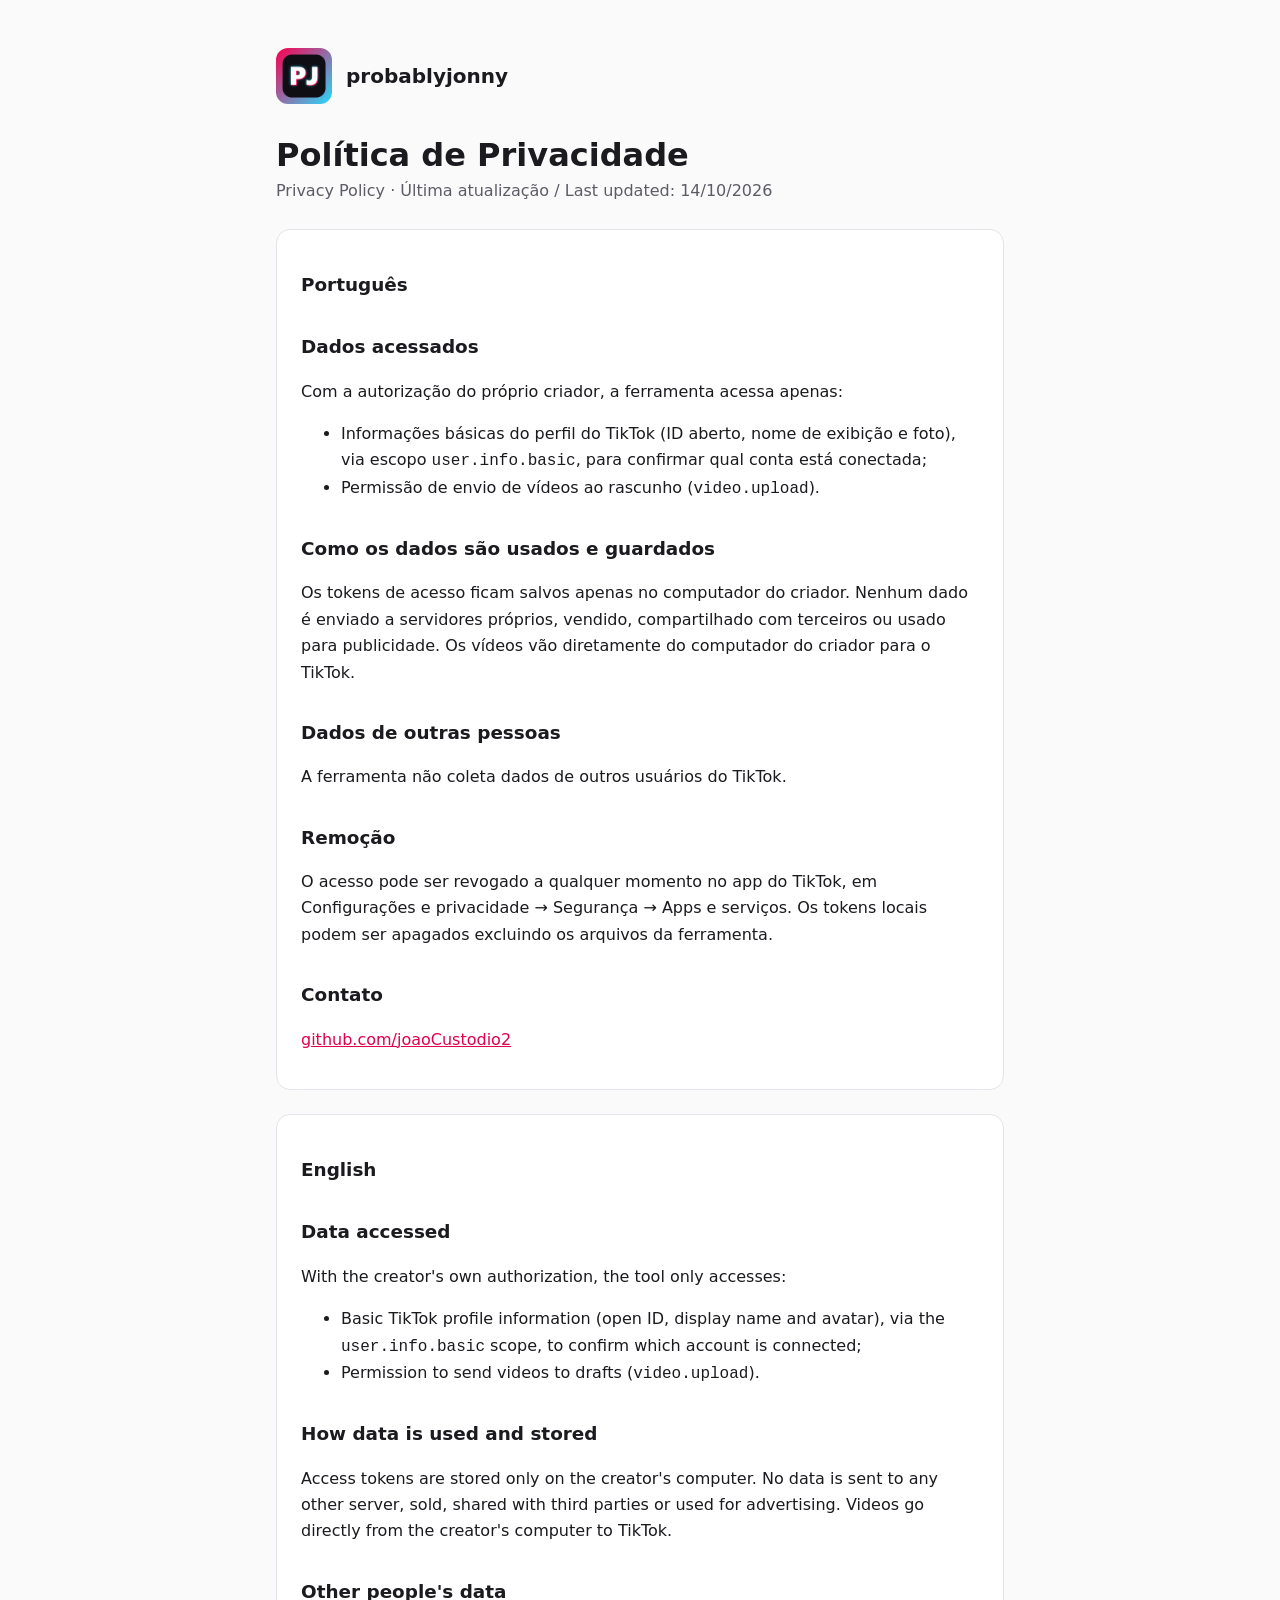
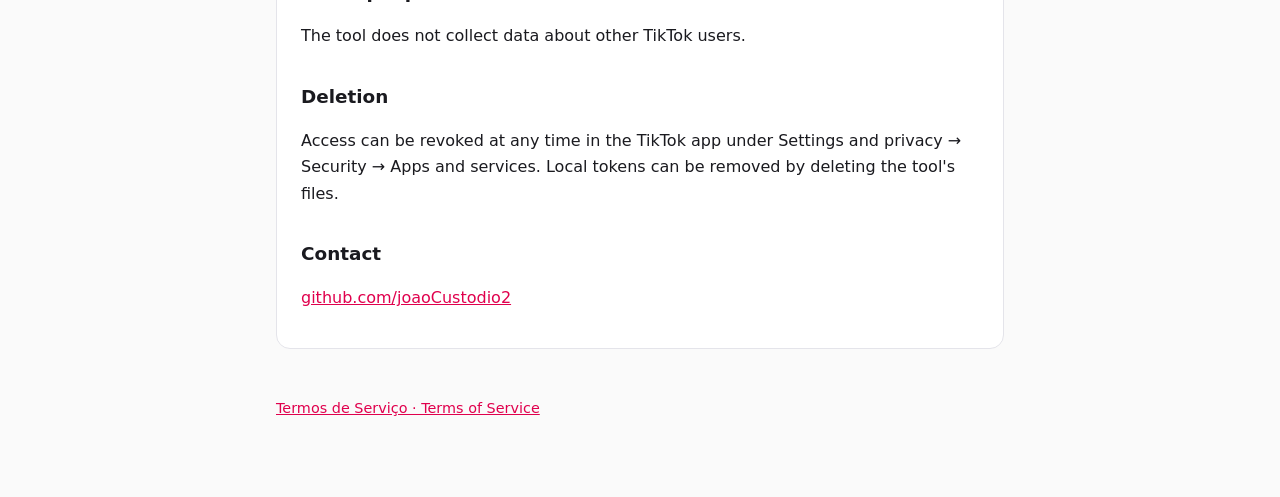
==== privacy.html @ 799e67c2 "Site com termos e política de privacidade Co-Authored-By: Claude Opus 5.5 (1M context) <noreply@anth" ====
<!doctype html>
<html lang="pt-BR">
<head>
<meta charset="utf-8">
<meta name="viewport" content="width=device-width, initial-scale=1">
<title>Política de Privacidade · probablyjonny</title>
<link rel="icon" href="icon.png">
<link rel="stylesheet" href="style.css">
</head>
<body>
<main>
  <header><img src="icon.png" alt=""><a href="./">probablyjonny</a></header>
  <h1>Política de Privacidade</h1>
  <p class="meta">Privacy Policy · Última atualização / Last updated: 14/10/2026</p>

  <section class="lang">
    <h2>Português</h2>
    <h2>Dados acessados</h2>
    <p>Com a autorização do próprio criador, a ferramenta acessa apenas:</p>
    <ul>
      <li>Informações básicas do perfil do TikTok (ID aberto, nome de exibição e foto), via escopo <code>user.info.basic</code>, para confirmar qual conta está conectada;</li>
      <li>Permissão de envio de vídeos ao rascunho (<code>video.upload</code>).</li>
    </ul>
    <h2>Como os dados são usados e guardados</h2>
    <p>Os tokens de acesso ficam salvos apenas no computador do criador. Nenhum dado é enviado a servidores próprios, vendido, compartilhado com terceiros ou usado para publicidade. Os vídeos vão diretamente do computador do criador para o TikTok.</p>
    <h2>Dados de outras pessoas</h2>
    <p>A ferramenta não coleta dados de outros usuários do TikTok.</p>
    <h2>Remoção</h2>
    <p>O acesso pode ser revogado a qualquer momento no app do TikTok, em Configurações e privacidade → Segurança → Apps e serviços. Os tokens locais podem ser apagados excluindo os arquivos da ferramenta.</p>
    <h2>Contato</h2>
    <p><a href="https://github.com/joaoCustodio2">github.com/joaoCustodio2</a></p>
  </section>

  <section class="lang">
    <h2>English</h2>
    <h2>Data accessed</h2>
    <p>With the creator's own authorization, the tool only accesses:</p>
    <ul>
      <li>Basic TikTok profile information (open ID, display name and avatar), via the <code>user.info.basic</code> scope, to confirm which account is connected;</li>
      <li>Permission to send videos to drafts (<code>video.upload</code>).</li>
    </ul>
    <h2>How data is used and stored</h2>
    <p>Access tokens are stored only on the creator's computer. No data is sent to any other server, sold, shared with third parties or used for advertising. Videos go directly from the creator's computer to TikTok.</p>
    <h2>Other people's data</h2>
    <p>The tool does not collect data about other TikTok users.</p>
    <h2>Deletion</h2>
    <p>Access can be revoked at any time in the TikTok app under Settings and privacy → Security → Apps and services. Local tokens can be removed by deleting the tool's files.</p>
    <h2>Contact</h2>
    <p><a href="https://github.com/joaoCustodio2">github.com/joaoCustodio2</a></p>
  </section>

  <footer><a href="terms.html">Termos de Serviço · Terms of Service</a></footer>
</main>
</body>
</html>
---- style.css ----
:root { --bg: #fafafa; --fg: #1a1a1f; --muted: #5c5c66; --accent: #e0004d; --card: #ffffff; --line: #e4e4ea; }
@media (prefers-color-scheme: dark) {
  :root { --bg: #0e0e14; --fg: #ececf1; --muted: #a0a0ad; --accent: #ff3d7f; --card: #17171f; --line: #2a2a35; }
}
* { box-sizing: border-box; }
body { margin: 0; background: var(--bg); color: var(--fg); font: 16px/1.65 system-ui, -apple-system, "Segoe UI", sans-serif; }
main { max-width: 760px; margin: 0 auto; padding: 48px 16px 80px; }
header { display: flex; align-items: center; gap: 14px; margin-bottom: 32px; }
header img { width: 56px; height: 56px; border-radius: 12px; }
header a { color: inherit; text-decoration: none; font-weight: 700; font-size: 1.25rem; }
h1 { font-size: 2rem; line-height: 1.2; margin: 0 0 4px; }
h2 { font-size: 1.15rem; margin: 32px 0 8px; }
.meta { color: var(--muted); margin: 0 0 24px; }
a { color: var(--accent); }
section.lang { background: var(--card); border: 1px solid var(--line); border-radius: 14px; padding: 8px 24px 20px; margin-top: 24px; }
nav { display: flex; gap: 16px; flex-wrap: wrap; margin-top: 16px; }
footer { color: var(--muted); font-size: .9rem; margin-top: 48px; }
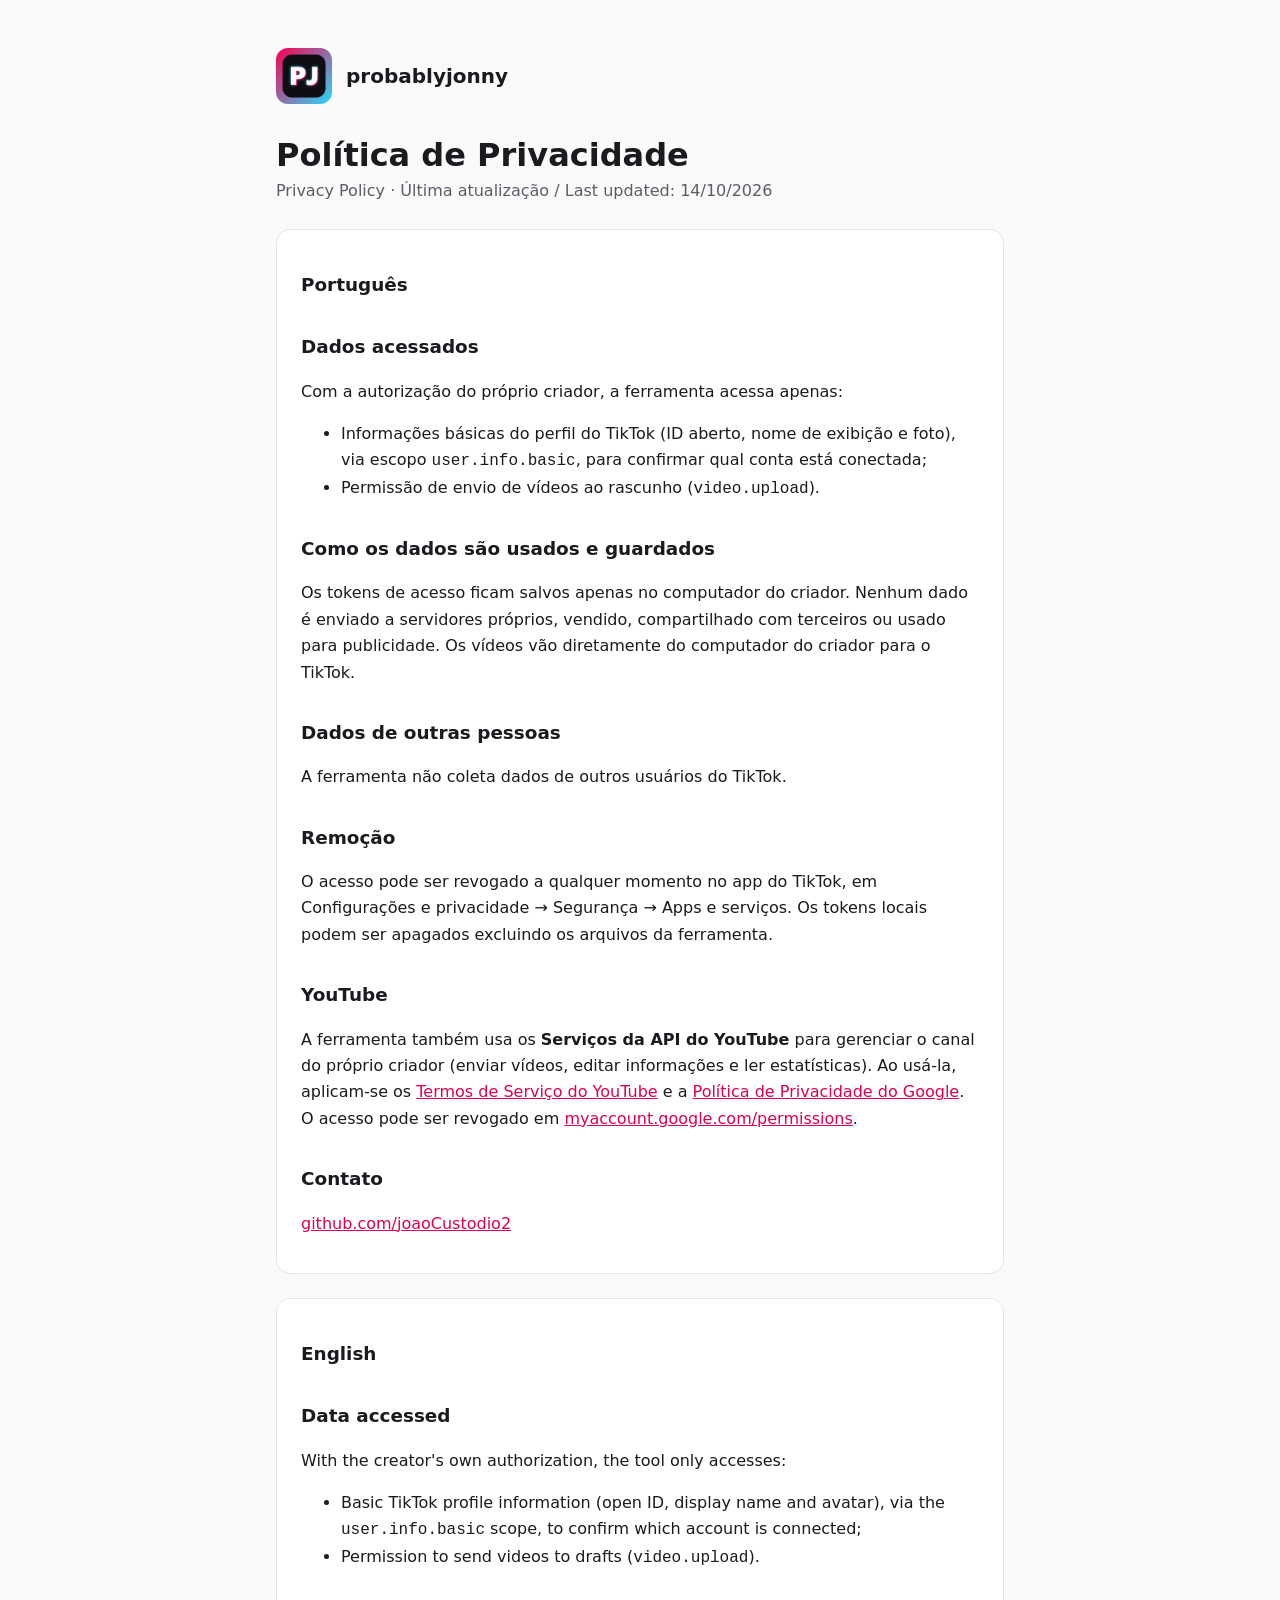
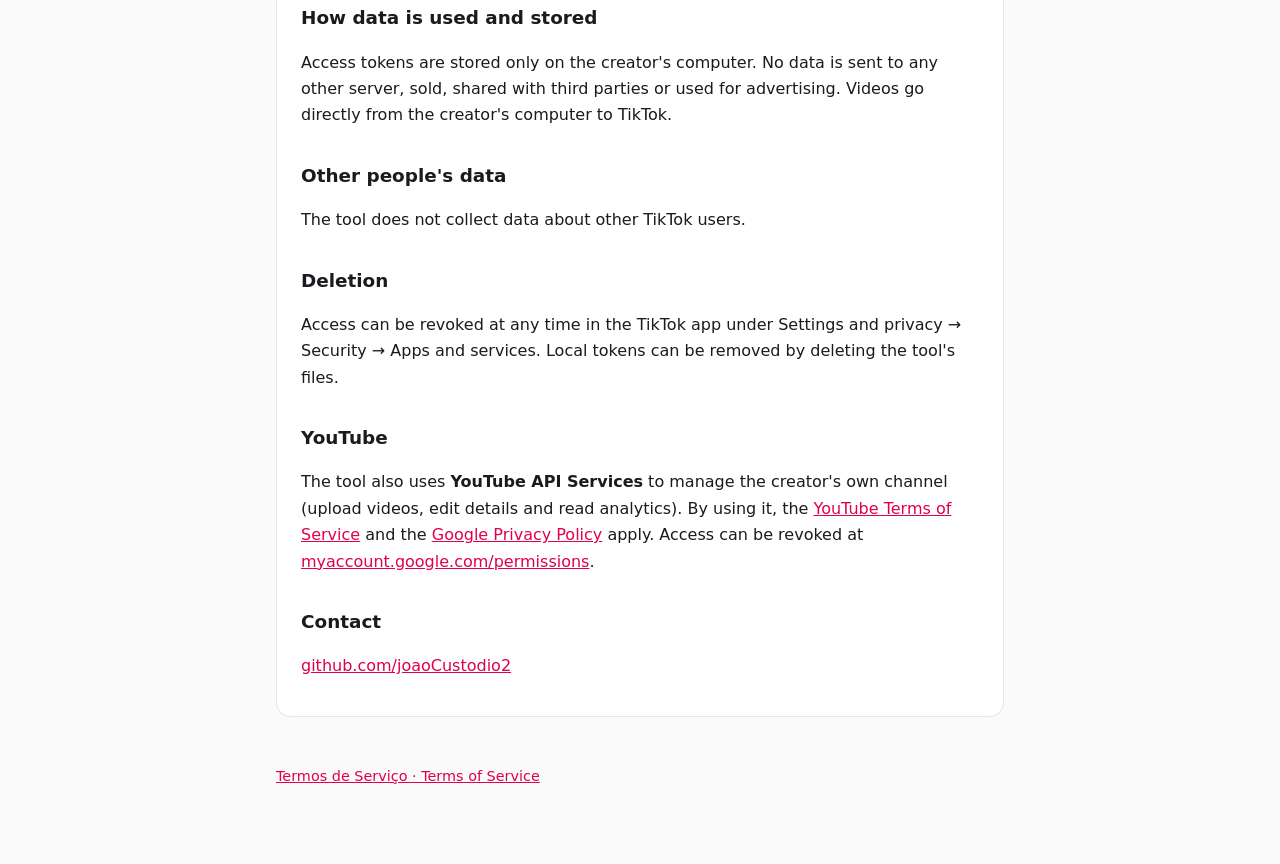
==== commit c33a35fb: "Política de privacidade: seção sobre a API do YouTube Co-Authored-By: Claude Opus 5.5 (1M context) <" ====
--- a/privacy.html
+++ b/privacy.html
@@ -27,6 +27,8 @@
     <p>A ferramenta não coleta dados de outros usuários do TikTok.</p>
     <h2>Remoção</h2>
     <p>O acesso pode ser revogado a qualquer momento no app do TikTok, em Configurações e privacidade → Segurança → Apps e serviços. Os tokens locais podem ser apagados excluindo os arquivos da ferramenta.</p>
+    <h2>YouTube</h2>
+    <p>A ferramenta também usa os <strong>Serviços da API do YouTube</strong> para gerenciar o canal do próprio criador (enviar vídeos, editar informações e ler estatísticas). Ao usá-la, aplicam-se os <a href="https://www.youtube.com/t/terms">Termos de Serviço do YouTube</a> e a <a href="https://policies.google.com/privacy">Política de Privacidade do Google</a>. O acesso pode ser revogado em <a href="https://myaccount.google.com/permissions">myaccount.google.com/permissions</a>.</p>
     <h2>Contato</h2>
     <p><a href="https://github.com/joaoCustodio2">github.com/joaoCustodio2</a></p>
   </section>
@@ -45,6 +47,8 @@
     <p>The tool does not collect data about other TikTok users.</p>
     <h2>Deletion</h2>
     <p>Access can be revoked at any time in the TikTok app under Settings and privacy → Security → Apps and services. Local tokens can be removed by deleting the tool's files.</p>
+    <h2>YouTube</h2>
+    <p>The tool also uses <strong>YouTube API Services</strong> to manage the creator's own channel (upload videos, edit details and read analytics). By using it, the <a href="https://www.youtube.com/t/terms">YouTube Terms of Service</a> and the <a href="https://policies.google.com/privacy">Google Privacy Policy</a> apply. Access can be revoked at <a href="https://myaccount.google.com/permissions">myaccount.google.com/permissions</a>.</p>
     <h2>Contact</h2>
     <p><a href="https://github.com/joaoCustodio2">github.com/joaoCustodio2</a></p>
   </section>
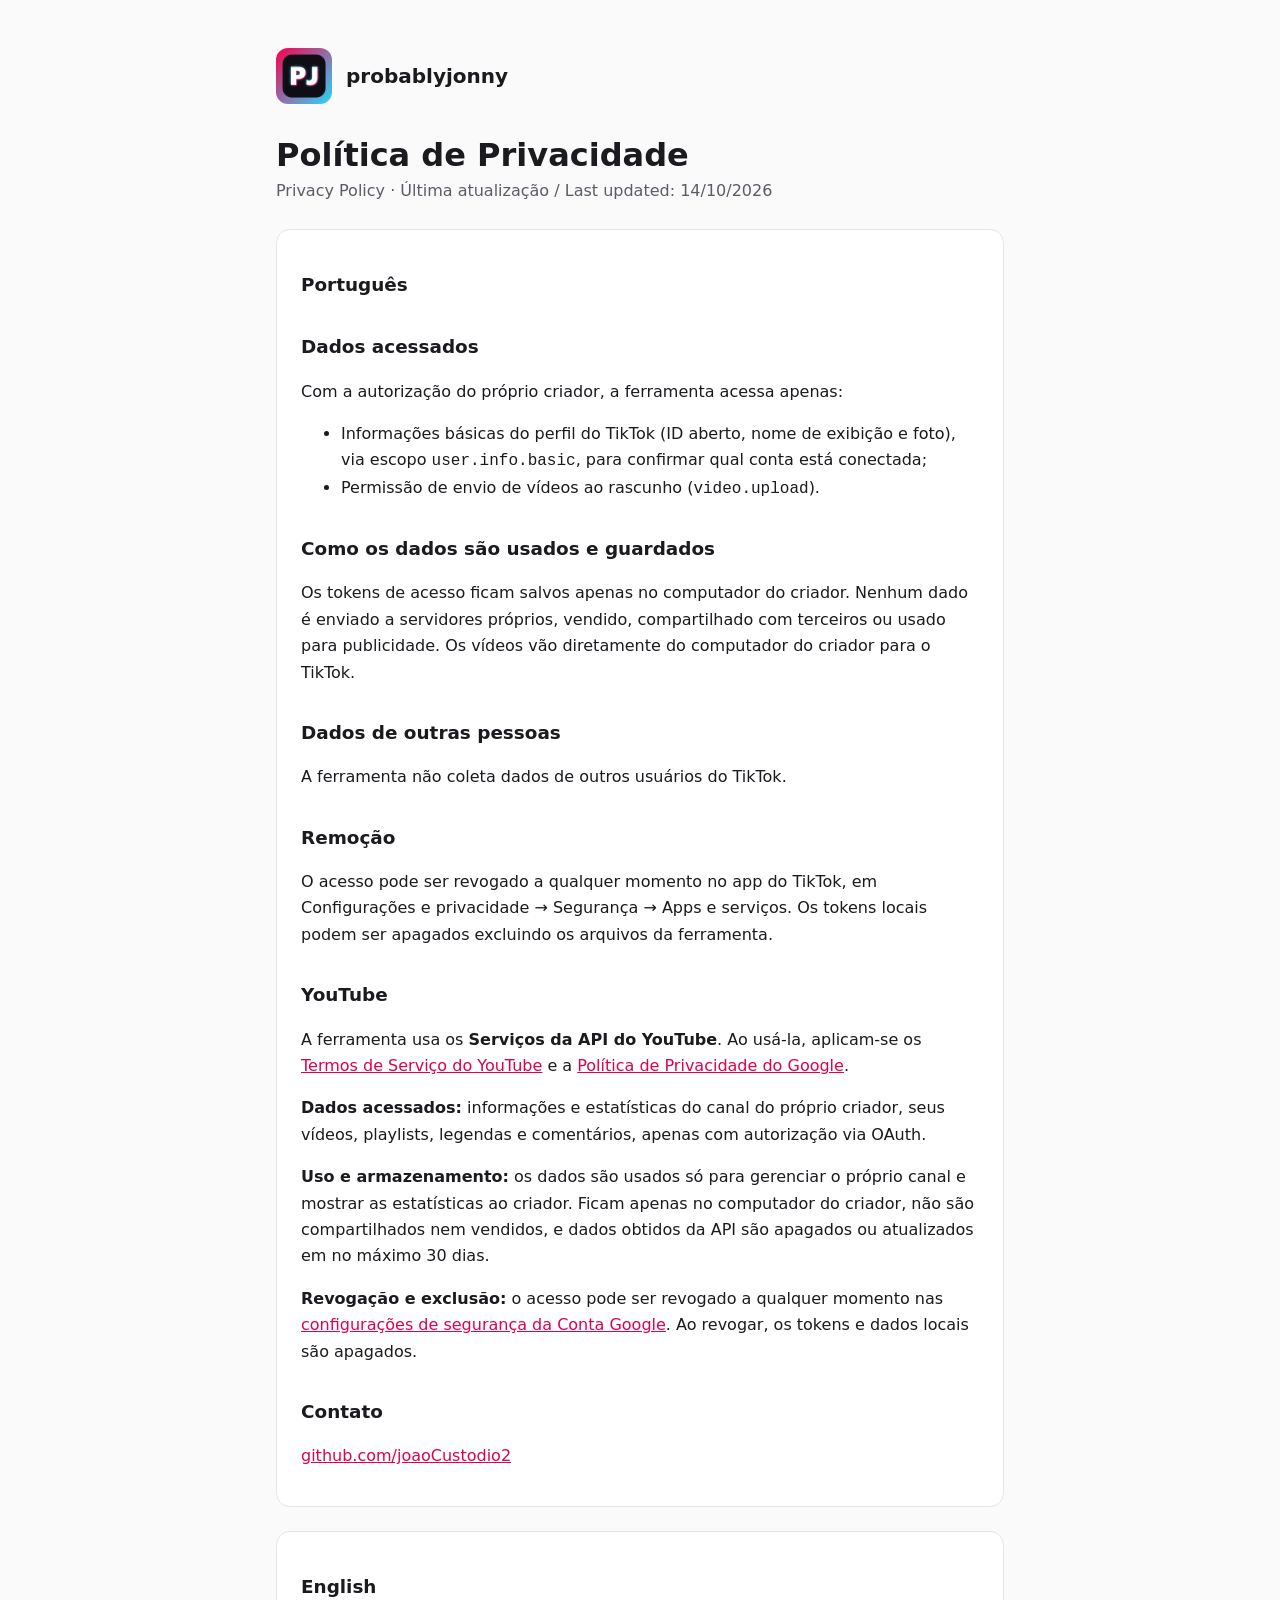
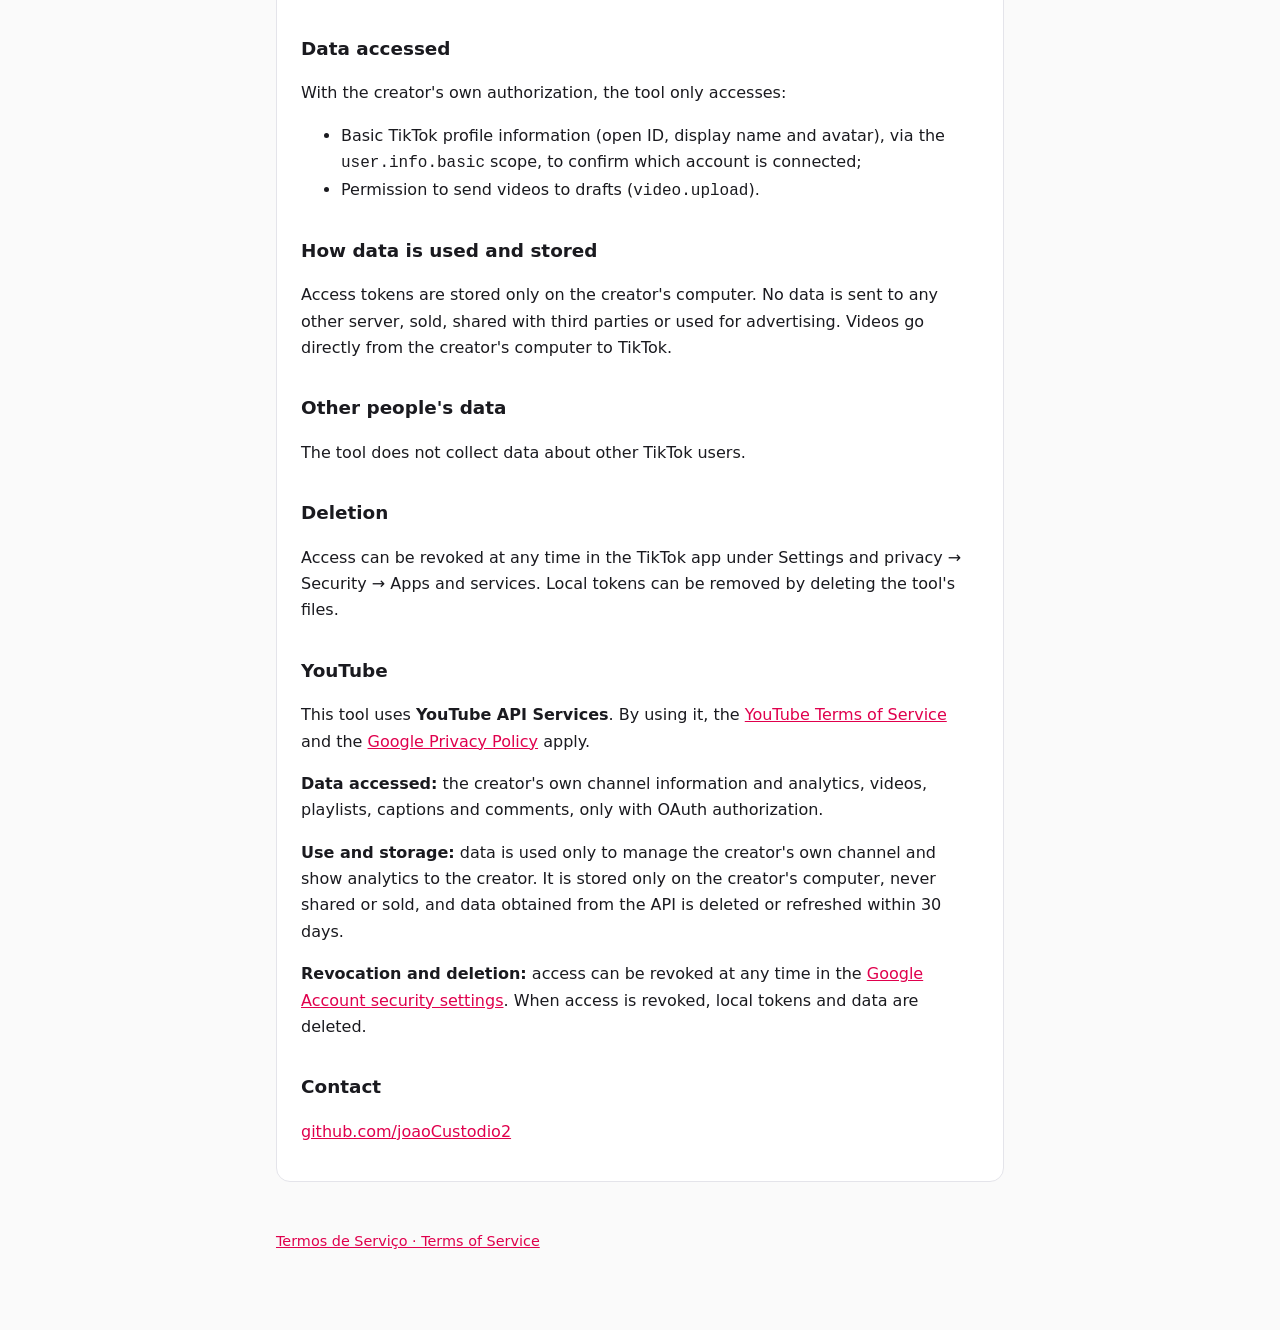
==== commit 9de9385e: "Site: YouTube API Services na página inicial, termos e privacidade Co-Authored-By: Claude Opus 5.5 (" ====
--- a/privacy.html
+++ b/privacy.html
@@ -28,7 +28,10 @@
     <h2>Remoção</h2>
     <p>O acesso pode ser revogado a qualquer momento no app do TikTok, em Configurações e privacidade → Segurança → Apps e serviços. Os tokens locais podem ser apagados excluindo os arquivos da ferramenta.</p>
     <h2>YouTube</h2>
-    <p>A ferramenta também usa os <strong>Serviços da API do YouTube</strong> para gerenciar o canal do próprio criador (enviar vídeos, editar informações e ler estatísticas). Ao usá-la, aplicam-se os <a href="https://www.youtube.com/t/terms">Termos de Serviço do YouTube</a> e a <a href="https://policies.google.com/privacy">Política de Privacidade do Google</a>. O acesso pode ser revogado em <a href="https://myaccount.google.com/permissions">myaccount.google.com/permissions</a>.</p>
+    <p>A ferramenta usa os <strong>Serviços da API do YouTube</strong>. Ao usá-la, aplicam-se os <a href="https://www.youtube.com/t/terms">Termos de Serviço do YouTube</a> e a <a href="https://policies.google.com/privacy">Política de Privacidade do Google</a>.</p>
+    <p><strong>Dados acessados:</strong> informações e estatísticas do canal do próprio criador, seus vídeos, playlists, legendas e comentários, apenas com autorização via OAuth.</p>
+    <p><strong>Uso e armazenamento:</strong> os dados são usados só para gerenciar o próprio canal e mostrar as estatísticas ao criador. Ficam apenas no computador do criador, não são compartilhados nem vendidos, e dados obtidos da API são apagados ou atualizados em no máximo 30 dias.</p>
+    <p><strong>Revogação e exclusão:</strong> o acesso pode ser revogado a qualquer momento nas <a href="https://myaccount.google.com/permissions">configurações de segurança da Conta Google</a>. Ao revogar, os tokens e dados locais são apagados.</p>
     <h2>Contato</h2>
     <p><a href="https://github.com/joaoCustodio2">github.com/joaoCustodio2</a></p>
   </section>
@@ -48,7 +51,10 @@
     <h2>Deletion</h2>
     <p>Access can be revoked at any time in the TikTok app under Settings and privacy → Security → Apps and services. Local tokens can be removed by deleting the tool's files.</p>
     <h2>YouTube</h2>
-    <p>The tool also uses <strong>YouTube API Services</strong> to manage the creator's own channel (upload videos, edit details and read analytics). By using it, the <a href="https://www.youtube.com/t/terms">YouTube Terms of Service</a> and the <a href="https://policies.google.com/privacy">Google Privacy Policy</a> apply. Access can be revoked at <a href="https://myaccount.google.com/permissions">myaccount.google.com/permissions</a>.</p>
+    <p>This tool uses <strong>YouTube API Services</strong>. By using it, the <a href="https://www.youtube.com/t/terms">YouTube Terms of Service</a> and the <a href="https://policies.google.com/privacy">Google Privacy Policy</a> apply.</p>
+    <p><strong>Data accessed:</strong> the creator's own channel information and analytics, videos, playlists, captions and comments, only with OAuth authorization.</p>
+    <p><strong>Use and storage:</strong> data is used only to manage the creator's own channel and show analytics to the creator. It is stored only on the creator's computer, never shared or sold, and data obtained from the API is deleted or refreshed within 30 days.</p>
+    <p><strong>Revocation and deletion:</strong> access can be revoked at any time in the <a href="https://myaccount.google.com/permissions">Google Account security settings</a>. When access is revoked, local tokens and data are deleted.</p>
     <h2>Contact</h2>
     <p><a href="https://github.com/joaoCustodio2">github.com/joaoCustodio2</a></p>
   </section>
